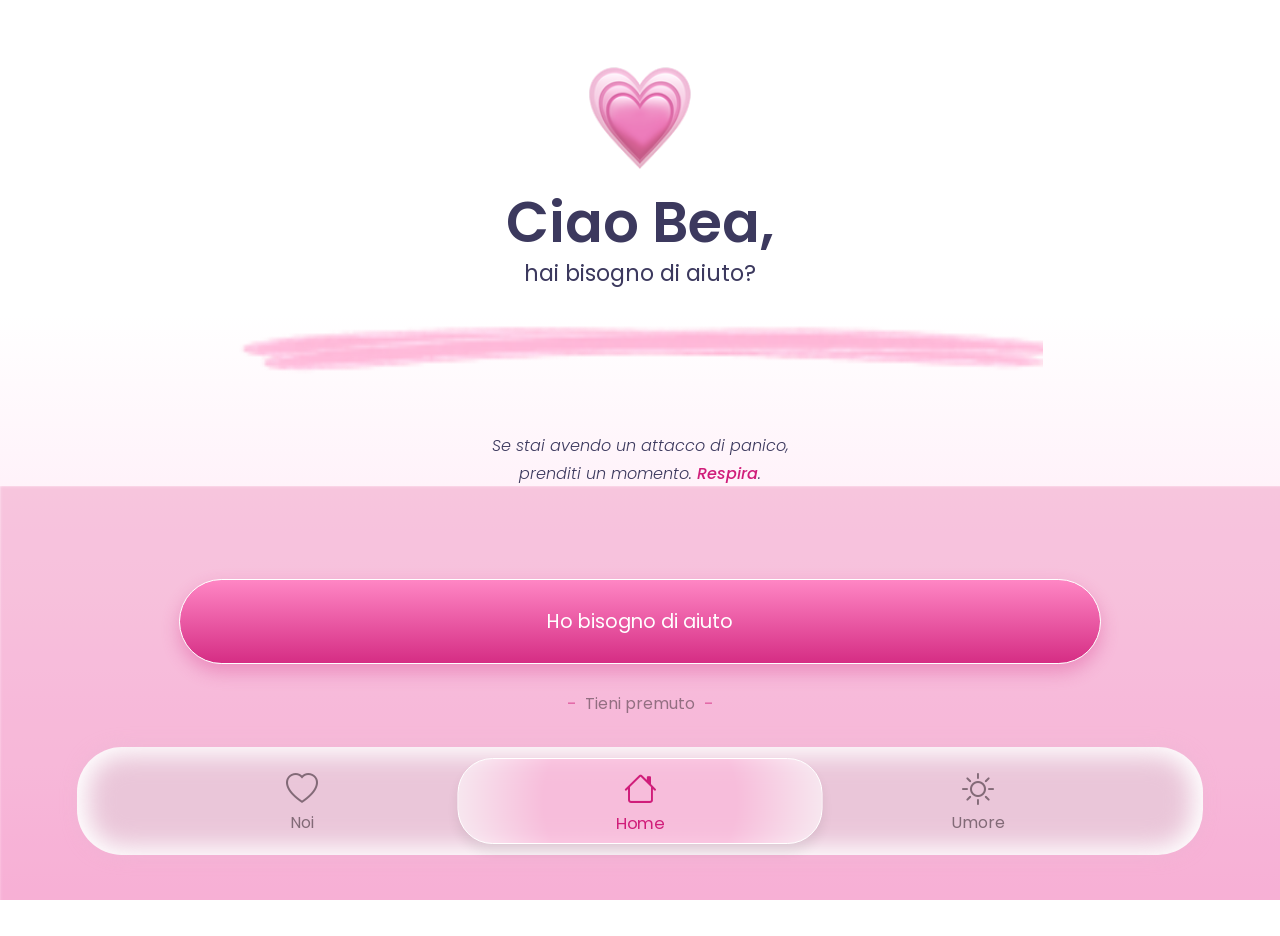
==== index.html @ caae73a8 "Initial upload - App Bea" ====
<!DOCTYPE html>
<html lang="it">

<head>
    <meta charset="UTF-8">
    <meta name="theme-color" content="#ffffff">
    <meta name="viewport" content="width=device-width, initial-scale=1, viewport-fit=cover">
    <meta name="apple-mobile-web-app-capable" content="yes">
    <meta name="mobile-web-app-capable" content="yes">
    <meta name="apple-mobile-web-app-status-bar-style" content="default">
    <meta name="apple-mobile-web-app-title" content="App Bea">

<!-- icona che appare sulla home screen -->
<link rel="apple-touch-icon" href="assets/icons/icona.png">

<!-- collega il manifest -->
<link rel="manifest" href="manifest.json">

<link rel="stylesheet" href="https://cdn.jsdelivr.net/npm/bootstrap-icons@1.13.1/font/bootstrap-icons.min.css">

    <title>respira. — uno spazio per te</title>
    <link rel="stylesheet" href="assets/css/style.css">
    <script type="module" src="assets/js/app.js"></script>
</head>

<body>

    <div class="main">

        <img src="assets/images/illustrations/heart.png" class="heart" alt="">
        <div class="testi">
        <h1 class="bea">Ciao Bea,</h1>
        <h1 class="aiuto">hai bisogno di aiuto?</h1>
    </div>
        <img src="assets/images/illustrations/line.png" class="line" alt="">
        <p class="chill">Se stai avendo un attacco di panico,<br>
prenditi un momento. <span> Respira</span>.</p>

        <div class="btncontainer">
            <button class="btn" type="button">Ho bisogno di aiuto</button>

            <div class="tp" style="opacity: 0.5; margin-top: 3dvh;">
               <span>- </span><p>Tieni premuto</p><span> -</span>
            </div>
        </div>
        
    </div>


        <nav class="nav">
            <div class="nav-glass"></div>
             <div class="btn-nav">
                <div class="selettore"></div>

                <div class="noi"><i class="bi bi-heart"></i>Noi</div>
                <div class="home active"><i class="bi bi-house"></i>Home</div>
                <div class="umore"><i class="bi bi-brightness-high"></i>Umore</div>
              </div>
        </nav>

    
    <div class="waves">
        <img src="assets/images/waves/wave1.png" class="wave1" alt="">
        <img src="assets/images/waves/wave2.png" class="wave2" alt="">
        <img src="assets/images/waves/wave3.png" class="wave3" alt="">
    </div>

</body>

</html>
---- assets/css/style.css ----
@import url('https://fonts.googleapis.com/css2?family=Poppins:wght@300;400;500;600&display=swap');

:root {
    --color-ink: #3C395E;
    --color-muted: #826A77;
    --color-accent: #D01D7A;
    --color-pink: #FF86C4;
    --color-pink-deep: #D52D84;
    --color-pink-soft: #FFD4EE;
    --color-white: #ffffff;
    --color-nav-glass: #e5b7cfc7;
    --color-selector: #FFB7DC;
    --radius-pill: 50px;
    --shadow-button: 0 8px 18px rgba(211, 43, 130, 0.329);
    --motion-standard: 0.35s ease;
    --duration-press: 2s;
    --duration-selector: 0.45s;
    --duration-heart: 4s;
    --duration-wave: 20s;
    --duration-wave-offset: 22s;
}


*{
    margin: 0;
    padding: 0;
    box-sizing: border-box;
    font-family: 'Poppins', sans-serif;
}

html {
    width: 100%;
    height: 100%;
    overflow: hidden;
}

body {
    width: 100%;
    height: 100dvh;
    margin: 0;
    padding: 0;

    position: fixed;
    inset: 0;

    overflow: hidden;
    touch-action: none;
    overscroll-behavior: none;

    background-image: linear-gradient(to bottom, var(--color-white) 35%, var(--color-pink-soft) 100%);

    display: flex;
    align-items: center;
    flex-direction: column;

    user-select: none;
    -webkit-user-select: none;
}

body::after {
    content: "";
    position: fixed;
    inset: 0;
    z-index: -10;
    background: linear-gradient(to bottom, var(--color-white) 35%, var(--color-pink-soft) 100%);
}

.main{
    display: flex;
    justify-content: space-between;
    align-items: space-between;
    margin-top: 7dvh;
    height: auto;
    max-width: 90%;
    width: 90%; 
    margin-left: auto;
    margin-right: auto;
    flex-direction: column;
    text-align: center;
    z-index: 1;
}

.heart{
    min-width: 12dvh;
    min-height: 12dvh;
    position: relative;
    margin: 0dvh auto 1dvh auto;
    animation: heartMove var(--duration-heart) ease-in-out infinite;
}

h1{
    font-size: 1.4rem;
    color: var(--color-ink);
    margin: 0px;
    padding: 0px;
    font-weight: 400;
}

.bea{
    margin-bottom: -1dvh;
    font-weight: 600;
    font-size: 3.5rem;
}

.line{
    width: 70%;
    margin: 1dvh auto;
}

.chill{
    font-size: 1rem;
    font-style: italic;
    color: var(--color-ink);
    margin-top: 4dvh;
    padding: 0px;
    font-weight: 300;
    line-height: 180%;
}

 span{
    color: var(--color-accent);
    font-weight: 500;
    display: inline-block;
}

.tp p{
    display: inline;
    margin: 0px 1dvh;
    opacity: 0.8;
}

.btn {
  padding: 3dvh;
  width: 80%;
  margin: 0 auto;
  border: 1px solid white;
  color: var(--color-white);
  border-radius: var(--radius-pill);
  cursor: pointer;
  font-size: 1.2rem;
  font-weight: 400;
  user-select: none;
  box-shadow: var(--shadow-button);
  -webkit-user-select: none;
background-image: 
    linear-gradient(to right, var(--color-white) 25%, transparent 50%),
    linear-gradient(var(--color-pink), var(--color-pink-deep));
  background-size: 300% 100%, 100% 100%;
  background-position: 100% 0, 0 0; 
  transition: background-position var(--duration-press) ease, color var(--duration-press) ease, transform var(--duration-press) ease;
}

.btn.pressing {
  background-position: 0% 0, 0 0;
  transform: scale(1.05);
  color: var(--color-accent);
}


.btncontainer{
    margin-top: 10dvh;
}


nav{
    background-color: var(--color-white);
    width: 88%;
    height: 12%;
    padding-bottom:0;
    bottom: 45px;
    position: absolute;
    border-radius: 5dvh;
    z-index: 2;
    display: flex;
    align-items: center;
    justify-content: center;
}

.nav-glass{
    background-color: var(--color-nav-glass);
    border-radius: 4dvh 4dvh;
    height: 86%;
    width: 98%;
    position: absolute;
    filter: blur(12px);
}

.btn-nav {
    width: 90%;
    height: 80%;
    position: absolute;
    display: grid;
    grid-template-columns: repeat(3, 1fr);
    align-items: center;
    justify-items: center;
}

.noi, .home, .umore{
    color: var(--color-muted);
    border-radius: 3.5dvh;
    display: flex;
    align-items: center;
    flex-direction: column;
    justify-content: center;
    height: 90%;
    width: 90%;
    z-index: 1;
    transition: color var(--motion-standard), transform var(--motion-standard);
}

.noi.active,
.home.active,
.umore.active {
    color: var(--color-accent);
    transform: scale(1.03);
}

.selettore {
    position: absolute;

    width: 36%;
    height: 100%;

    left: 0;
    box-shadow: 0 8px 12px rgba(0, 0, 0, 0.075);
    background: var(--color-selector);
    background: radial-gradient(circle, rgba(255, 183, 220, 0.6) 52%, rgba(255, 255, 255, 0.6) 100%);
    border-radius: 3.9dvh;
    border: 0.5px solid white;
    transform-origin: center;
    transition: transform var(--duration-selector) cubic-bezier(.22, 1, .36, 1);
    z-index: 0;
}

.btn-nav i{
    font-size: 32px;
    margin-bottom: -4px;
}

.waves {
    position: absolute;
    width: 100%;
    height: 50%;
    overflow: hidden;
    pointer-events: none;
    bottom: -4dvh;
}

.wave1, .wave2, .wave3 {
    width: 200%;
    height: 100%;       /* riempiono il contenitore */
    position: absolute;
    bottom: 0;
    left: 0;
    object-fit: cover;  /* l'immagine si adatta senza deformarsi */
}

.wave1{
    animation: waveMove var(--duration-wave) ease-in-out infinite;
    filter: blur(1px);
}

.wave2{
    animation: waveMove var(--duration-wave-offset) ease-in-out infinite;
    animation-delay: -7s;
    filter: blur(1px);
}

.wave3{
    animation: waveMove var(--duration-wave-offset) ease-in-out infinite;
    animation-delay: -4s;
    filter: blur(2px);
}

@keyframes waveMove {
    0% {
        transform: translateX(0);
    }
    50% {
        transform: translateX(-50%);
    }
    100% {
        transform: translateX(0);
    }
}

@keyframes heartMove {
    0% {
        transform: scale(1);
    }
    50% {
        transform: scale(1.05);
    }
    100% {
        transform: scale(1);
    }
}
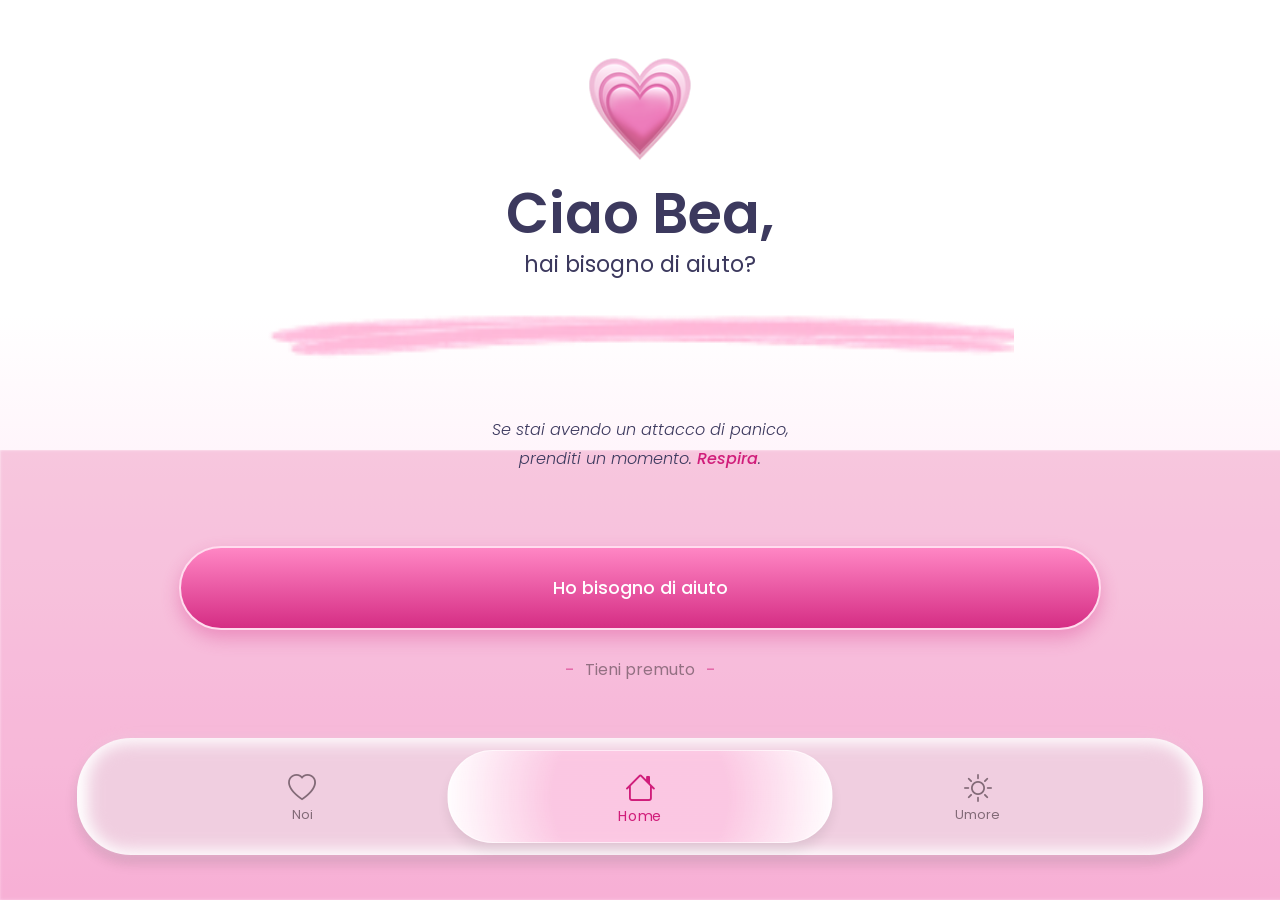
==== commit 65ee3e8d: "Aggiornamento App Bea" ====
--- a/index.html
+++ b/index.html
@@ -23,7 +23,7 @@
     <script type="module" src="assets/js/app.js"></script>
 </head>
 
-<body>
+<body class="home-page">
 
     <div class="main">
 
@@ -39,7 +39,7 @@
         <div class="btncontainer">
             <button class="btn" type="button">Ho bisogno di aiuto</button>
 
-            <div class="tp" style="opacity: 0.5; margin-top: 3dvh;">
+            <div class="tp">
                <span>- </span><p>Tieni premuto</p><span> -</span>
             </div>
         </div>
--- a/assets/css/style.css
+++ b/assets/css/style.css
@@ -8,7 +8,7 @@
     --color-pink-deep: #D52D84;
     --color-pink-soft: #FFD4EE;
     --color-white: #ffffff;
-    --color-nav-glass: #e5b7cfc7;
+    --color-nav-glass: #F0CEE0;
     --color-selector: #FFB7DC;
     --radius-pill: 50px;
     --shadow-button: 0 8px 18px rgba(211, 43, 130, 0.329);
@@ -20,6 +20,27 @@
     --duration-wave-offset: 22s;
 }
 
+.home-page {
+    /* Valori specifici della schermata Home. */
+    --home-main-top: 6dvh;
+    --home-line-width: 65%;
+    --home-hint-gap: 1.2dvh;
+    --home-button-gap: 8dvh;
+    --home-button-border: 2px solid #ffdcee;
+    --home-button-text-size: 1.1rem;
+    --home-button-text-weight: 500;
+    --home-nav-width: 88%;
+    --home-nav-height: 13%;
+    --home-nav-bottom: 45px;
+    --home-nav-radius: 6dvh;
+    --home-nav-shadow: 0 8px 13px rgba(0, 0, 0, 0.13);
+    --home-nav-label-size: 0.8rem;
+    --home-nav-active-scale: 1.1;
+    --home-selector-width: 38%;
+    --home-selector-height: 99%;
+    --home-icon-size: 28px;
+    --home-wave-bottom: 0dvh;
+}
 
 *{
     margin: 0;
@@ -69,7 +90,7 @@
     display: flex;
     justify-content: space-between;
     align-items: space-between;
-    margin-top: 7dvh;
+    margin-top: var(--home-main-top);
     height: auto;
     max-width: 90%;
     width: 90%; 
@@ -103,7 +124,7 @@
 }
 
 .line{
-    width: 70%;
+    width: var(--home-line-width);
     margin: 1dvh auto;
 }
 
@@ -123,9 +144,14 @@
     display: inline-block;
 }
 
+.tp {
+    opacity: 0.5;
+    margin-top: 3dvh;
+}
+
 .tp p{
     display: inline;
-    margin: 0px 1dvh;
+    margin: 0px var(--home-hint-gap);
     opacity: 0.8;
 }
 
@@ -133,12 +159,12 @@
   padding: 3dvh;
   width: 80%;
   margin: 0 auto;
-  border: 1px solid white;
+  border: var(--home-button-border);
   color: var(--color-white);
   border-radius: var(--radius-pill);
   cursor: pointer;
-  font-size: 1.2rem;
-  font-weight: 400;
+  font-size: var(--home-button-text-size);
+  font-weight: var(--home-button-text-weight);
   user-select: none;
   box-shadow: var(--shadow-button);
   -webkit-user-select: none;
@@ -158,31 +184,32 @@
 
 
 .btncontainer{
-    margin-top: 10dvh;
+    margin-top: var(--home-button-gap);
 }
 
 
 nav{
     background-color: var(--color-white);
-    width: 88%;
-    height: 12%;
+    width: var(--home-nav-width);
+    height: var(--home-nav-height);
     padding-bottom:0;
-    bottom: 45px;
-    position: absolute;
-    border-radius: 5dvh;
+    bottom: var(--home-nav-bottom);
+    position: absolute;
+    border-radius: var(--home-nav-radius);
     z-index: 2;
     display: flex;
     align-items: center;
     justify-content: center;
+    box-shadow: var(--home-nav-shadow);
 }
 
 .nav-glass{
     background-color: var(--color-nav-glass);
-    border-radius: 4dvh 4dvh;
-    height: 86%;
+    border-radius: 4.4dvh 4.4dvh;
+    height: 91%;
     width: 98%;
     position: absolute;
-    filter: blur(12px);
+    filter: blur(8px);
 }
 
 .btn-nav {
@@ -199,6 +226,7 @@
     color: var(--color-muted);
     border-radius: 3.5dvh;
     display: flex;
+    font-size: var(--home-nav-label-size);
     align-items: center;
     flex-direction: column;
     justify-content: center;
@@ -212,28 +240,28 @@
 .home.active,
 .umore.active {
     color: var(--color-accent);
-    transform: scale(1.03);
+    transform: scale(var(--home-nav-active-scale));
 }
 
 .selettore {
     position: absolute;
 
-    width: 36%;
-    height: 100%;
+    width: var(--home-selector-width);
+    height: var(--home-selector-height);
 
     left: 0;
     box-shadow: 0 8px 12px rgba(0, 0, 0, 0.075);
     background: var(--color-selector);
-    background: radial-gradient(circle, rgba(255, 183, 220, 0.6) 52%, rgba(255, 255, 255, 0.6) 100%);
-    border-radius: 3.9dvh;
-    border: 0.5px solid white;
+    background: radial-gradient(circle, #ffc5e3bd 45%, rgb(255, 255, 255) 100%);
+    border-radius: 5dvh;
+    border: 1.9px solid rgba(255, 255, 255, 0.596);
     transform-origin: center;
     transition: transform var(--duration-selector) cubic-bezier(.22, 1, .36, 1);
     z-index: 0;
 }
 
 .btn-nav i{
-    font-size: 32px;
+    font-size: var(--home-icon-size);
     margin-bottom: -4px;
 }
 
@@ -243,7 +271,7 @@
     height: 50%;
     overflow: hidden;
     pointer-events: none;
-    bottom: -4dvh;
+    bottom: var(--home-wave-bottom);
 }
 
 .wave1, .wave2, .wave3 {
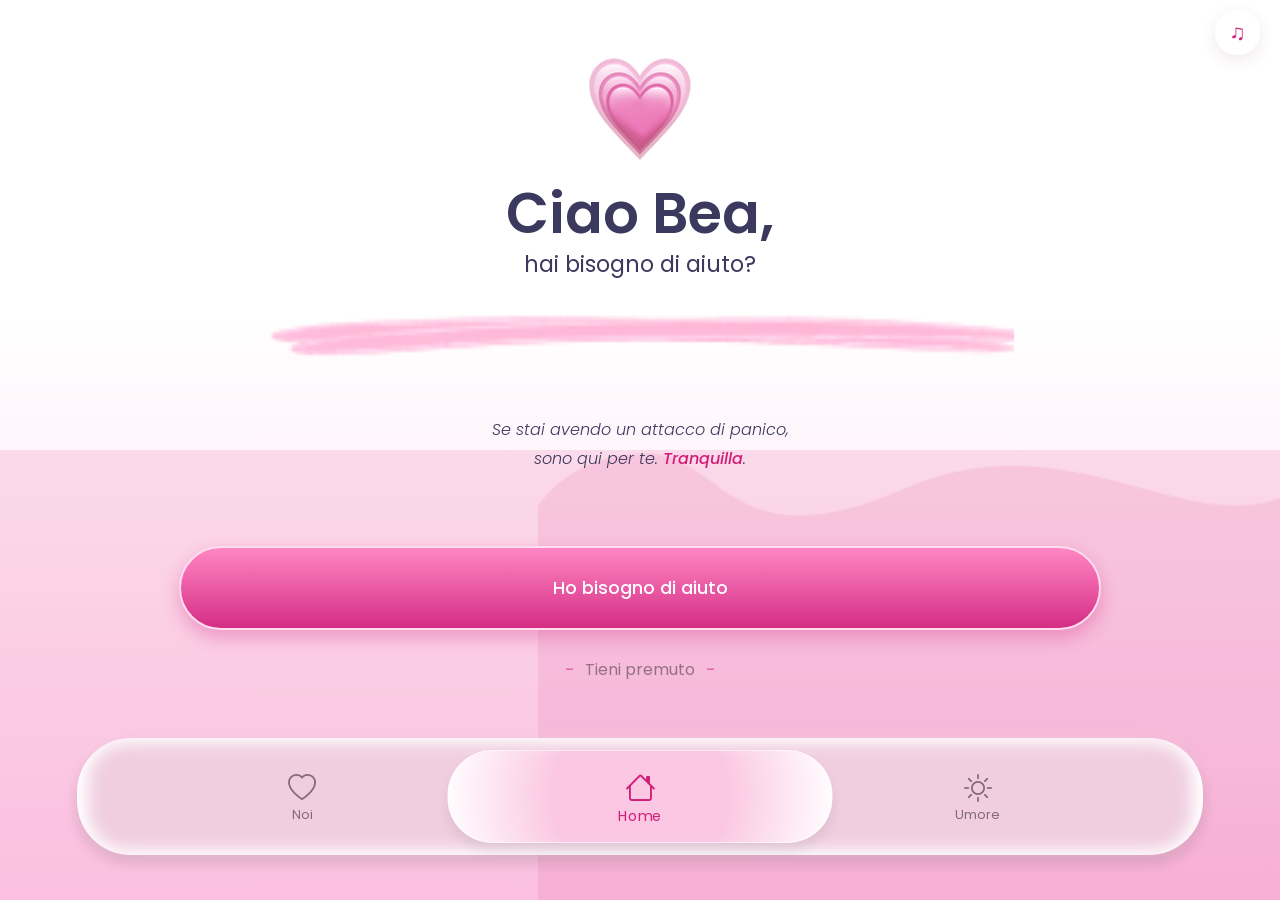
==== commit 82eeff75: "Aggiornamento serale 10/11/2026" ====
--- a/index.html
+++ b/index.html
@@ -25,7 +25,7 @@
 
 <body class="home-page">
 
-    <div class="main">
+    <div class="main" id="home-screen">
 
         <img src="assets/images/illustrations/heart.png" class="heart" alt="">
         <div class="testi">
@@ -34,7 +34,7 @@
     </div>
         <img src="assets/images/illustrations/line.png" class="line" alt="">
         <p class="chill">Se stai avendo un attacco di panico,<br>
-prenditi un momento. <span> Respira</span>.</p>
+sono qui per te. <span> Tranquilla</span>.</p>
 
         <div class="btncontainer">
             <button class="btn" type="button">Ho bisogno di aiuto</button>
@@ -46,18 +46,29 @@
         
     </div>
 
+    <section class="empty-tab" id="noi-screen" aria-label="Noi" aria-hidden="true"></section>
+    <section class="empty-tab" id="umore-screen" aria-label="Umore" aria-hidden="true"></section>
 
         <nav class="nav">
             <div class="nav-glass"></div>
              <div class="btn-nav">
                 <div class="selettore"></div>
 
-                <div class="noi"><i class="bi bi-heart"></i>Noi</div>
-                <div class="home active"><i class="bi bi-house"></i>Home</div>
-                <div class="umore"><i class="bi bi-brightness-high"></i>Umore</div>
+                <div class="noi" role="button" tabindex="0" aria-label="Apri Noi"><i class="bi bi-heart"></i>Noi</div>
+                <div class="home active" role="button" tabindex="0" aria-label="Apri Home"><i class="bi bi-house"></i>Home</div>
+                <div class="umore" role="button" tabindex="0" aria-label="Apri Umore"><i class="bi bi-brightness-high"></i>Umore</div>
               </div>
         </nav>
 
+    <section class="support-transition" id="support-transition" aria-hidden="true" aria-live="polite">
+        <div class="support-transition__content support-transition__content--first">
+            <h1 class="support-transition__title">Amore<br>tranquilla,</h1>
+            <p class="support-transition__message">va tutto bene</p>
+        </div>
+        <div class="support-transition__content support-transition__content--second" aria-hidden="true">
+            <p class="support-transition__message">Facciamo qualche esercizio<br>insieme.</p>
+        </div>
+    </section>
     
     <div class="waves">
         <img src="assets/images/waves/wave1.png" class="wave1" alt="">
--- a/assets/css/style.css
+++ b/assets/css/style.css
@@ -42,6 +42,63 @@
     --home-wave-bottom: 0dvh;
 }
 
+.music-toggle {
+    position: fixed;
+    top: calc(env(safe-area-inset-top) + 0.65rem);
+    right: 1.25rem;
+    z-index: 30;
+    display: grid;
+    width: 2.8rem;
+    height: 2.8rem;
+    place-items: center;
+    border: 1px solid rgba(255, 255, 255, 0.9);
+    border-radius: 50%;
+    background: rgba(255, 255, 255, 0.72);
+    box-shadow: 0 5px 16px rgba(141, 69, 111, 0.12);
+    color: var(--color-accent);
+    font-size: 1.35rem;
+    cursor: pointer;
+    -webkit-backdrop-filter: blur(10px);
+    backdrop-filter: blur(10px);
+    -webkit-tap-highlight-color: transparent;
+    transition: opacity 250ms ease, transform 180ms ease, background-color 180ms ease;
+}
+
+.music-toggle:active {
+    transform: scale(0.92);
+    background: rgba(255, 255, 255, 0.9);
+}
+
+.music-toggle.is-muted {
+    color: var(--color-muted);
+}
+
+.music-toggle.is-muted::after {
+    position: absolute;
+    width: 1.6rem;
+    height: 2px;
+    border-radius: 2px;
+    background: currentColor;
+    content: "";
+    transform: rotate(-45deg);
+}
+
+.home-page[data-active-tab="noi"] .music-toggle,
+.home-page[data-active-tab="umore"] .music-toggle {
+    display: none;
+}
+
+.calm-page .music-toggle {
+    right: 4.8rem;
+}
+
+.home-page.is-transitioning .music-toggle,
+.calm-page.is-leaving-home .music-toggle,
+.grounding-page.is-leaving .music-toggle {
+    opacity: 0;
+    pointer-events: none;
+}
+
 *{
     margin: 0;
     padding: 0;
@@ -234,6 +291,42 @@
     width: 90%;
     z-index: 1;
     transition: color var(--motion-standard), transform var(--motion-standard);
+    cursor: pointer;
+    -webkit-tap-highlight-color: transparent;
+}
+
+.empty-tab {
+    position: fixed;
+    inset: 0;
+    z-index: 1;
+    opacity: 0;
+    visibility: hidden;
+    pointer-events: none;
+    transform: translateX(var(--tab-entry-shift, 24px));
+    transition: opacity 360ms ease, transform 420ms cubic-bezier(0.22, 1, 0.36, 1), visibility 0s linear 420ms;
+}
+
+.empty-tab.is-active {
+    opacity: 1;
+    visibility: visible;
+    pointer-events: auto;
+    transform: translateX(0);
+    transition-delay: 0s;
+}
+
+.home-page[data-active-tab="noi"] .main,
+.home-page[data-active-tab="umore"] .main {
+    opacity: 0;
+    pointer-events: none;
+    transform: translateX(var(--tab-exit-shift, -24px));
+}
+
+.home-page .main {
+    transition: opacity 300ms ease, transform 420ms cubic-bezier(0.22, 1, 0.36, 1);
+}
+
+.home-page[data-active-tab].is-tab-changing .main {
+    transition: opacity 300ms ease, transform 420ms cubic-bezier(0.22, 1, 0.36, 1);
 }
 
 .noi.active,
@@ -283,21 +376,170 @@
     object-fit: cover;  /* l'immagine si adatta senza deformarsi */
 }
 
+.wave1 {
+    height: auto;
+    max-height: 100%;
+    object-fit: contain;
+}
+
 .wave1{
     animation: waveMove var(--duration-wave) ease-in-out infinite;
-    filter: blur(1px);
 }
 
 .wave2{
     animation: waveMove var(--duration-wave-offset) ease-in-out infinite;
     animation-delay: -7s;
-    filter: blur(1px);
+    
 }
 
 .wave3{
     animation: waveMove var(--duration-wave-offset) ease-in-out infinite;
     animation-delay: -4s;
-    filter: blur(2px);
+    
+}
+
+.home-page .main,
+.home-page .nav {
+    transition: opacity 1500ms ease, transform 1500ms cubic-bezier(0.22, 1, 0.36, 1);
+}
+
+.home-page .main > .heart,
+.home-page .main > .testi,
+.home-page .main > .line,
+.home-page .main > .chill,
+.home-page .main > .btncontainer,
+.home-page .nav {
+    animation: home-content-enter 1200ms ease-out both;
+}
+
+.home-page .main > .heart {
+    animation-name: home-content-enter, heartMove;
+    animation-duration: 1200ms, var(--duration-heart);
+    animation-timing-function: ease-out, ease-in-out;
+    animation-iteration-count: 1, infinite;
+}
+
+.home-page .main > .testi { animation-delay: 150ms; }
+.home-page .main > .line { animation-delay: 300ms; }
+.home-page .main > .chill { animation-delay: 450ms; }
+.home-page .main > .btncontainer { animation-delay: 600ms; }
+.home-page .nav {
+    animation-delay: 750ms;
+    animation-fill-mode: backwards;
+}
+
+@keyframes home-content-enter {
+    from { opacity: 0; }
+    to { opacity: 1; }
+}
+
+.support-transition {
+    position: fixed;
+    inset: 0;
+    z-index: 5;
+    display: grid;
+    place-items: start center;
+    padding: 15vh 1.25rem 0;
+    opacity: 0;
+    visibility: hidden;
+    pointer-events: none;
+    transition: opacity 1500ms ease, visibility 0s linear 1500ms;
+}
+
+.support-transition__content {
+    text-align: center;
+    opacity: 0;
+    transform: translateY(12px);
+    transition: opacity 1500ms ease 180ms, transform 1500ms cubic-bezier(0.22, 1, 0.36, 1) 180ms;
+}
+
+.support-transition__content--second {
+    position: absolute;
+    top: 41%;
+    left: 1.25rem;
+    right: 1.25rem;
+    transform: translateY(12px);
+}
+
+.support-transition__content--second .support-transition__message {
+    margin-top: 0;
+    line-height: 1.8;
+}
+
+.support-transition__title {
+    color: var(--color-ink);
+    font-size: clamp(2.8rem, 13vw, 3.5rem);
+    font-weight: 600;
+    line-height: 1.15;
+}
+
+.support-transition__message {
+    margin-top: 2.4rem;
+    color: var(--color-ink);
+    font-size: 1.45rem;
+    font-weight: 400;
+}
+
+.home-page.is-transitioning .main,
+.home-page.is-transitioning .nav {
+    opacity: 0;
+    transform: translateY(-10px);
+    pointer-events: none;
+}
+
+.home-page.is-transitioning .support-transition {
+    opacity: 1;
+    visibility: visible;
+    transition-delay: 0s;
+}
+
+.home-page.is-transitioning .support-transition__content {
+    opacity: 1;
+    transform: translateY(0);
+}
+
+.home-page.is-transitioning .support-transition__content--second {
+    opacity: 0;
+    transform: translateY(12px);
+}
+
+.home-page.is-transitioning .support-transition__content--first.is-hidden {
+    opacity: 0;
+    transform: translateY(-8px);
+}
+
+.home-page.is-transitioning .support-transition.show-second .support-transition__content--second {
+    opacity: 1;
+    transform: translateY(0);
+    transition-delay: 180ms;
+}
+
+.home-page.is-transitioning .support-transition.show-second .support-transition__content--second.is-fading-out {
+    opacity: 0;
+    transform: translateY(-8px);
+    transition: opacity 1500ms ease, transform 1500ms cubic-bezier(0.22, 1, 0.36, 1);
+    transition-delay: 0s;
+}
+
+@media (prefers-reduced-motion: reduce) {
+    .home-page .main,
+    .home-page .nav,
+    .support-transition,
+    .support-transition__content {
+        transition-duration: 0.01ms;
+        transition-delay: 0s;
+    }
+
+    /* Mantiene le dissolvenze dei messaggi, riducendo solo i movimenti. */
+    .home-page.is-transitioning .support-transition__content {
+        transition: opacity 1500ms ease, transform 0.01ms linear;
+        transition-delay: 0s;
+    }
+
+    .home-page.is-transitioning .support-transition.show-second .support-transition__content--second.is-fading-out {
+        transition: opacity 1500ms ease, transform 0.01ms linear;
+        transition-delay: 0s;
+    }
 }
 
 @keyframes waveMove {
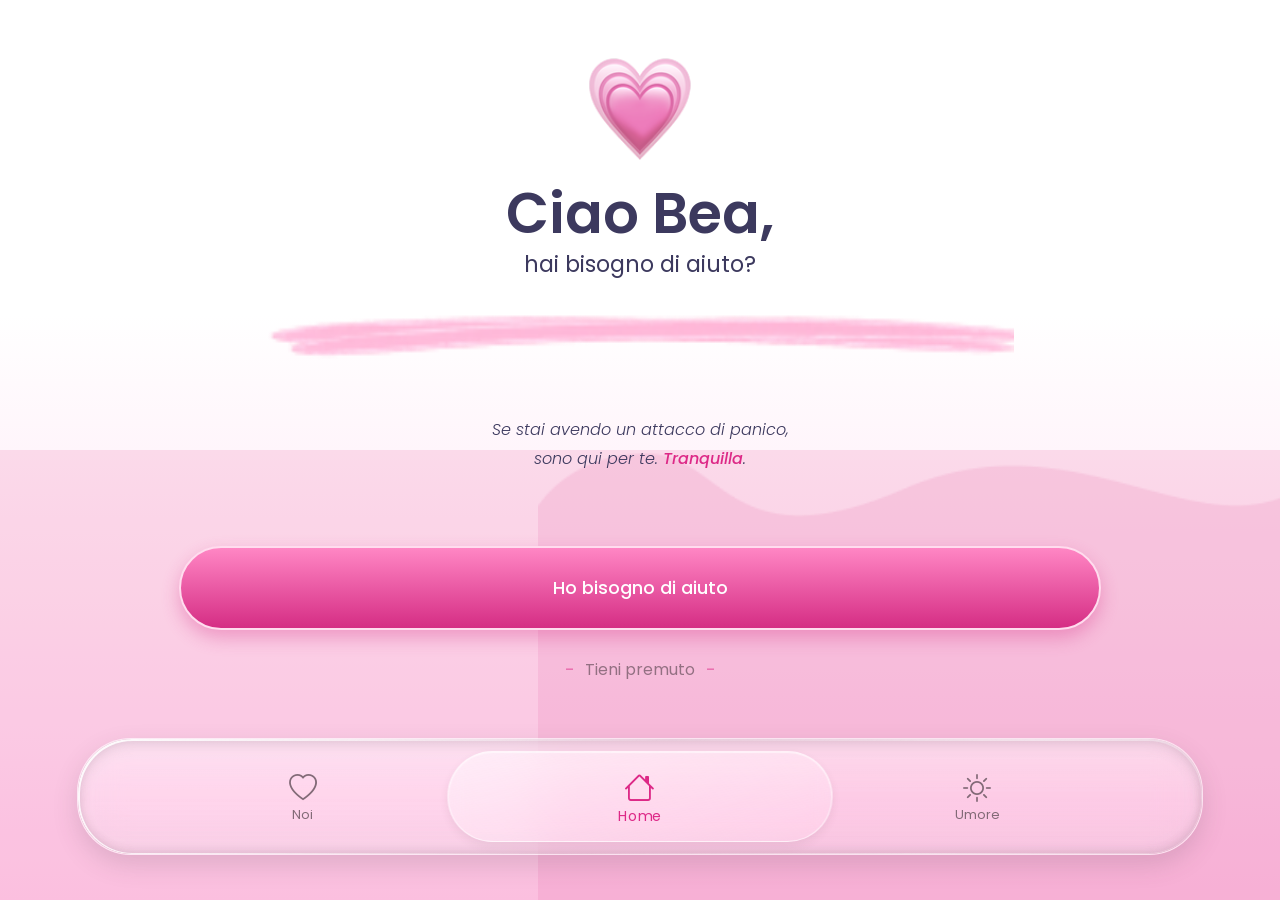
==== commit 668181c5: "Aggiornamento umore" ====
--- a/index.html
+++ b/index.html
@@ -20,6 +20,8 @@
 
     <title>respira. — uno spazio per te</title>
     <link rel="stylesheet" href="assets/css/style.css">
+    <link rel="stylesheet" href="assets/css/umore.css">
+    <link rel="stylesheet" href="assets/css/navbar-glass.css">
     <script type="module" src="assets/js/app.js"></script>
 </head>
 
@@ -47,7 +49,26 @@
     </div>
 
     <section class="empty-tab" id="noi-screen" aria-label="Noi" aria-hidden="true"></section>
-    <section class="empty-tab" id="umore-screen" aria-label="Umore" aria-hidden="true"></section>
+    <section class="empty-tab mood-screen" id="umore-screen" aria-labelledby="mood-title" aria-hidden="true" inert>
+        <div class="mood-content">
+            <header class="mood-header">
+                <h1 id="mood-title">Il tuo umore 💗</h1>
+                <p>Un calendario tutto per te,<br>racconta come ti senti.</p>
+            </header>
+            <section class="mood-calendar mood-card" aria-label="Calendario dell'umore">
+                <div class="mood-calendar__toolbar">
+                    <button id="mood-prev" class="mood-month-button" type="button" aria-label="Mese precedente">‹</button>
+                    <h2 id="mood-month" aria-live="polite"><i class="bi bi-calendar" aria-hidden="true"></i><span class="mood-month-label"></span></h2>
+                    <button id="mood-next" class="mood-month-button" type="button" aria-label="Mese successivo">›</button>
+                </div>
+                <div class="mood-weekdays" aria-hidden="true"><span>L</span><span>M</span><span>M</span><span>G</span><span>V</span><span>S</span><span>D</span></div>
+                <div id="mood-days" class="mood-days" role="group" aria-labelledby="mood-month"></div>
+            </section>
+            <p id="mood-storage-error" class="mood-storage-error" role="alert" hidden></p>
+            <section id="mood-panel" class="mood-panel mood-card" aria-label="La giornata selezionata"></section>
+            <p id="mood-feedback" class="mood-feedback" role="status" aria-live="polite"></p>
+        </div>
+    </section>
 
         <nav class="nav">
             <div class="nav-glass"></div>
--- a/assets/css/style.css
+++ b/assets/css/style.css
@@ -3,7 +3,7 @@
 :root {
     --color-ink: #3C395E;
     --color-muted: #826A77;
-    --color-accent: #D01D7A;
+    --color-accent: #DD2987;
     --color-pink: #FF86C4;
     --color-pink-deep: #D52D84;
     --color-pink-soft: #FFD4EE;
--- a/assets/css/umore.css
+++ b/assets/css/umore.css
@@ -0,0 +1,129 @@
+/* Umore scorre nel suo pannello, sopra le onde e con spazio per la navbar. */
+.home-page[data-active-tab="umore"] { touch-action: pan-y pinch-zoom; }
+.mood-screen {
+    overflow-y: auto;
+    overscroll-behavior-y: contain;
+    touch-action: pan-y pinch-zoom;
+    -webkit-overflow-scrolling: touch;
+    color: var(--color-ink);
+    /* La navbar è già sollevata dal fondo: non sommare nuovamente la safe area. */
+    padding: calc(env(safe-area-inset-top) + 1.5rem) 1rem calc(13dvh + var(--home-nav-bottom) + .75rem);
+}
+.mood-content { width: min(100%, 35rem); margin: 0 auto; }
+.mood-header { text-align: center; margin: 0 0 1.5rem; }
+.mood-header h1 { font-size: clamp(1.8rem, 7vw, 2.3rem); font-weight: 600;}
+.mood-header p { margin-top: .6rem; font-size: .88rem; line-height: 1.7; color: #74657f; overflow: hidden; }
+.mood-screen.is-active .mood-header p { animation: mood-description-fade 2.5s ease 5s forwards; }
+@keyframes mood-description-fade {
+    from { opacity: 1; max-height: 3.5em; margin-top: .6rem; }
+    to { opacity: 0; max-height: 0; margin-top: 0; }
+}
+.mood-card {
+    border: 2px solid #FCDBEF;
+    border-radius: 1.8rem;
+    background: linear-gradient(to top, #FFF4FA 0%, #FFF 100%);
+    box-shadow: 0 6px 22px rgba(119, 67, 105, .08);
+    padding: 1rem;
+}
+.mood-calendar__toolbar { display: flex; align-items: center; justify-content: space-between; margin-bottom: .7rem; gap: .5rem; }
+.mood-calendar__toolbar h2 { display: inline-flex; align-items: center; justify-content: center; gap: .45rem; text-transform: capitalize; font-size: 1rem; font-weight: 500; padding: 0.5rem 1.2rem ; background-color: #FDE3F3; border-radius: 2rem;}
+.mood-month-label { color: inherit; font-weight: inherit; white-space: nowrap; }
+.mood-calendar__toolbar h2 .bi { flex-shrink: 0; color: var(--color-accent); padding-right: 0.2rem;}
+@media (max-width: 380px) {
+    .mood-calendar__toolbar h2 { padding: .5rem .65rem; font-size: .82rem; }
+}
+.mood-screen button { font: inherit; cursor: pointer; -webkit-tap-highlight-color: transparent; }
+.mood-month-button {
+    display: grid; place-items: center; width: 2.75rem; height: 2.75rem;
+    border: 0; border-radius: 50%; background: var(--color-pink-soft); color: var(--color-ink); font-size: 1.6rem !important;
+    transition: background .2s ease, transform .2s ease;
+}
+.mood-month-button:active { transform: scale(.94); background: var(--color-pink-soft); }
+.mood-month-button:disabled { opacity: .3; cursor: default; }
+.mood-calendar button:disabled { pointer-events: none; }
+.mood-weekdays, .mood-days { display: grid; grid-template-columns: repeat(7, minmax(0, 1fr)); gap: .2rem; }
+.mood-weekdays { margin-bottom: .3rem; text-align: center; font-size: .7rem; }
+.mood-weekdays span { color: #b4aab7; font-weight: 600;}
+.mood-day {
+    position: relative; display: grid; place-items: center; min-width: 0; height: 2.75rem;
+    border: 1.5px solid transparent; border-radius: .9rem; background: transparent;
+    color: var(--color-ink); font-size: .85rem !important;
+    transition: background .25s ease, border-color .25s ease, transform .25s ease;
+}
+.mood-screen .mood-day:not(:disabled) { font-weight: 600; }
+.mood-screen .mood-day:disabled { font-weight: 400; }
+.mood-day.has-mood { font-size: 1.55rem !important; }
+.mood-day[aria-current="date"]::after {
+    content: ''; position: absolute; bottom: .18rem; width: .25rem; height: .25rem;
+    border-radius: 50%; background: var(--color-accent);
+}
+.mood-day.is-selected { background: #FDD2ED; color: var(--color-accent); }
+.mood-day:active:not(:disabled) { transform: scale(.92); }
+.mood-day:disabled { color: #b4aab7; cursor: default; }
+.mood-screen button:focus-visible, .mood-note:focus-visible { outline: 2px solid var(--color-accent); outline-offset: 3px; }
+.mood-panel { margin-top: 1.1rem; min-height: 20rem; padding: 1.35rem; text-align: center; }
+.mood-panel.is-reading { min-height: 0; }
+.mood-date { color: var(--color-ink); font-size: .72rem; padding: 0.5rem 1.5rem; background-color: #FDE3F3; border-radius: 2rem; margin: 0 auto; display: inline-block; }
+.mood-date::first-letter { text-transform: uppercase; }
+.mood-panel-title + .mood-date { margin-top: .6rem; }
+.mood-panel-title { font-size: 1.2rem; font-weight: 500; }
+.mood-options { display: grid; grid-template-columns: repeat(5, minmax(0, 1fr)); gap: .2rem; margin: 1.2rem 0 1.5rem; border: 0; }
+.mood-option {
+    display: flex; flex-direction: column; align-items: center; justify-content: center; gap: .45rem;
+    min-width: 0; min-height: 5rem; padding: .2rem 0; border: 0; border-radius: 1rem;
+    background: transparent; color: var(--color-ink);
+    opacity: .65; transition: opacity .3s ease;
+}
+.mood-option[aria-pressed="true"] { opacity: 1; }
+.mood-option__emoji {
+    display: grid; place-items: center; width: 100%; max-width: 4rem; aspect-ratio: 1;
+    border-radius: 50%; font-size: clamp(2rem, 11.5vw, 3.5rem); line-height: 1; color: inherit;
+    box-shadow: inset 0 0 0 3px transparent;
+    transition: box-shadow .25s ease, background-color .25s ease;
+}
+.mood-option[aria-pressed="true"] .mood-option__emoji {
+    box-shadow: inset 0 0 0 3px var(--color-selector);
+}
+.mood-option__label {
+    color: inherit; font-size: clamp(.6rem, 2.15vw, .8rem); font-weight: 500; white-space: nowrap;
+    transform-origin: center top; transition: transform .3s cubic-bezier(.22, 1, .36, 1);
+}
+.mood-option[aria-pressed="true"] .mood-option__label { transform: scale(1.16); }
+.mood-note-label { display: block; text-align: left; font-size: .87rem; margin-bottom: 1rem; padding-left: .2rem; font-weight: 500;}
+.mood-note {
+    display: block; width: 100%; min-height: 7rem; padding: .9rem; border: 1px solid #F2D6E6;
+    border-radius: 1.1rem; background: #fffbfe; color: var(--color-ink); font: inherit; font-size: 1rem;
+    line-height: 1.6; resize: vertical; user-select: text; -webkit-user-select: text; touch-action: auto;
+}
+.mood-note::placeholder { color: #8d7b92; }
+.mood-button {
+    display: inline-flex; align-items: center; justify-content: center; width: 100%; min-height: 3.3rem;
+    margin-top: 1.1rem; padding: .7rem; border: 2px solid #fff; border-radius: var(--radius-pill);
+    background: linear-gradient(var(--color-pink), var(--color-pink-deep)); color: #fff;
+    box-shadow: var(--shadow-button); font-size: .95rem !important; transition: transform .2s ease, opacity .2s ease;
+}
+.mood-screen .mood-form .mood-button { font-weight: 500; }
+.mood-button:active { transform: scale(.97); }
+.mood-button:disabled { opacity: .45; cursor: default; box-shadow: none; }
+.mood-button--secondary { background: #fbedf5; color: var(--color-ink); box-shadow: 0 3px 12px #794c6c12; }
+.mood-screen .mood-button--secondary { font-weight: 500; gap: .45rem; color: #74657f;}
+.mood-button--secondary .bi-pencil-fill { padding-right: .2rem; }
+.mood-saved-face { font-size: 3rem; margin: 1rem 0 .5rem; }
+.mood-saved-note { white-space: pre-wrap; overflow-wrap: anywhere; text-align: left; font-size: .95rem; line-height: 1.8; margin: 1.3rem 0; user-select: text; -webkit-user-select: text; }
+.mood-feedback { min-height: 1.7rem; margin-top: .8rem; text-align: center; font-size: .85rem; font-weight: 500; color: var(--color-accent); }
+.mood-feedback { transition: opacity .7s ease; }
+.mood-feedback.is-fading-out { opacity: 0; }
+.mood-feedback:empty { min-height: 0; margin-top: 0; }
+.mood-storage-error { margin-top: 1rem; padding: 1rem; border-radius: 1rem; background: #fff; font-size: .85rem; line-height: 1.6; }
+.mood-sr-only { position: absolute; width: 1px; height: 1px; overflow: hidden; clip-path: inset(50%); }
+.mood-panel-enter { animation: mood-panel-enter .4s ease both; }
+.mood-month-enter { animation: mood-panel-enter .35s ease both; }
+.mood-emoji-selected { animation: mood-choice .35s ease both; }
+.mood-save-confirmed { animation: mood-saved .6s ease both; }
+@keyframes mood-panel-enter { from { opacity: .1; transform: translateY(6px); } to { opacity: 1; transform: translateY(0); } }
+@keyframes mood-choice { 50% { transform: scale(1.12); } }
+@keyframes mood-saved { 50% { box-shadow: 0 0 0 4px #ffd4ee90; } }
+@media (prefers-reduced-motion: reduce) {
+    .mood-screen, .mood-screen *, .mood-screen *::after { animation: none !important; transition: none !important; }
+    .mood-screen.is-active .mood-header p { animation: mood-description-fade .01ms linear 5s forwards !important; }
+}
--- a/assets/css/navbar-glass.css
+++ b/assets/css/navbar-glass.css
@@ -0,0 +1,81 @@
+/* Materiale della navbar. Geometria e movimento rimangono in style.css. */
+.home-page .nav {
+    --glass-blur: 22px;
+    --glass-tint: rgba(255, 250, 253, 0.3);
+    background: rgba(240, 206, 224, 0.15);
+    border: 1px solid rgba(255, 255, 255, 0.6);
+    box-shadow:
+        0 10px 24px rgba(91, 63, 83, 0.17),
+        inset 0 1px 1px rgba(255, 255, 255, 0.55);
+}
+
+.home-page .nav-glass {
+    inset: 0;
+    width: auto;
+    height: auto;
+    z-index: 0;
+    border-radius: inherit;
+    background: var(--glass-tint);
+    filter: none;
+    -webkit-backdrop-filter: blur(var(--glass-blur)) saturate(115%);
+    backdrop-filter: blur(var(--glass-blur)) saturate(115%);
+    pointer-events: none;
+}
+
+/* Un solo riflesso diffuso, senza contorni concentrici. */
+.home-page .nav::before {
+    content: '';
+    position: absolute;
+    z-index: 1;
+    pointer-events: none;
+    border-radius: inherit;
+    inset: 0;
+    background: linear-gradient(180deg, rgba(255, 255, 255, 0.23), transparent 55%, rgba(123, 96, 115, 0.04));
+    box-shadow:
+        inset 0 4px 14px rgba(91, 63, 83, 0.18),
+        inset 0 -3px 10px rgba(91, 63, 83, 0.09);
+}
+
+.home-page .btn-nav { z-index: 2; }
+
+/* Riflesso radente sul bordo esterno: il centro resta trasparente. */
+.home-page .nav::after {
+    content: '';
+    position: absolute;
+    inset: 0;
+    z-index: 1;
+    padding: 1.5px;
+    border-radius: inherit;
+    pointer-events: none;
+    background: linear-gradient(135deg,
+        rgba(255, 255, 255, 0.95) 0%,
+        rgba(255, 255, 255, 0.65) 22%,
+        rgba(255, 255, 255, 0.08) 48%,
+        rgba(255, 255, 255, 0.5) 78%,
+        rgba(255, 255, 255, 0.18) 100%);
+    -webkit-mask: linear-gradient(#fff 0 0) content-box, linear-gradient(#fff 0 0);
+    mask: linear-gradient(#fff 0 0) content-box, linear-gradient(#fff 0 0);
+    -webkit-mask-composite: xor;
+    mask-composite: exclude;
+}
+
+.home-page .selettore {
+    border: 1px solid rgba(255, 255, 255, 0.62);
+    background: linear-gradient(165deg, rgba(255, 255, 255, 0.48), rgba(255, 245, 251, 0.18));
+    box-shadow:
+        0 4px 10px rgba(91, 63, 83, 0.09),
+        inset 0 1px 1px rgba(255, 255, 255, 0.6);
+    -webkit-backdrop-filter: blur(10px) saturate(110%);
+    backdrop-filter: blur(10px) saturate(110%);
+}
+
+.home-page .btn-nav > [role="button"]:focus-visible { outline: 2px solid var(--color-accent); outline-offset: 3px; }
+
+@supports not ((backdrop-filter: blur(1px)) or (-webkit-backdrop-filter: blur(1px))) {
+    .home-page .nav-glass { background: rgba(255, 242, 250, 0.92); }
+}
+
+@media (prefers-reduced-transparency: reduce) {
+    .home-page .nav-glass { background: #fff2fa; -webkit-backdrop-filter: none; backdrop-filter: none; }
+    .home-page .selettore { background: #ffe2f1; -webkit-backdrop-filter: none; backdrop-filter: none; }
+}
